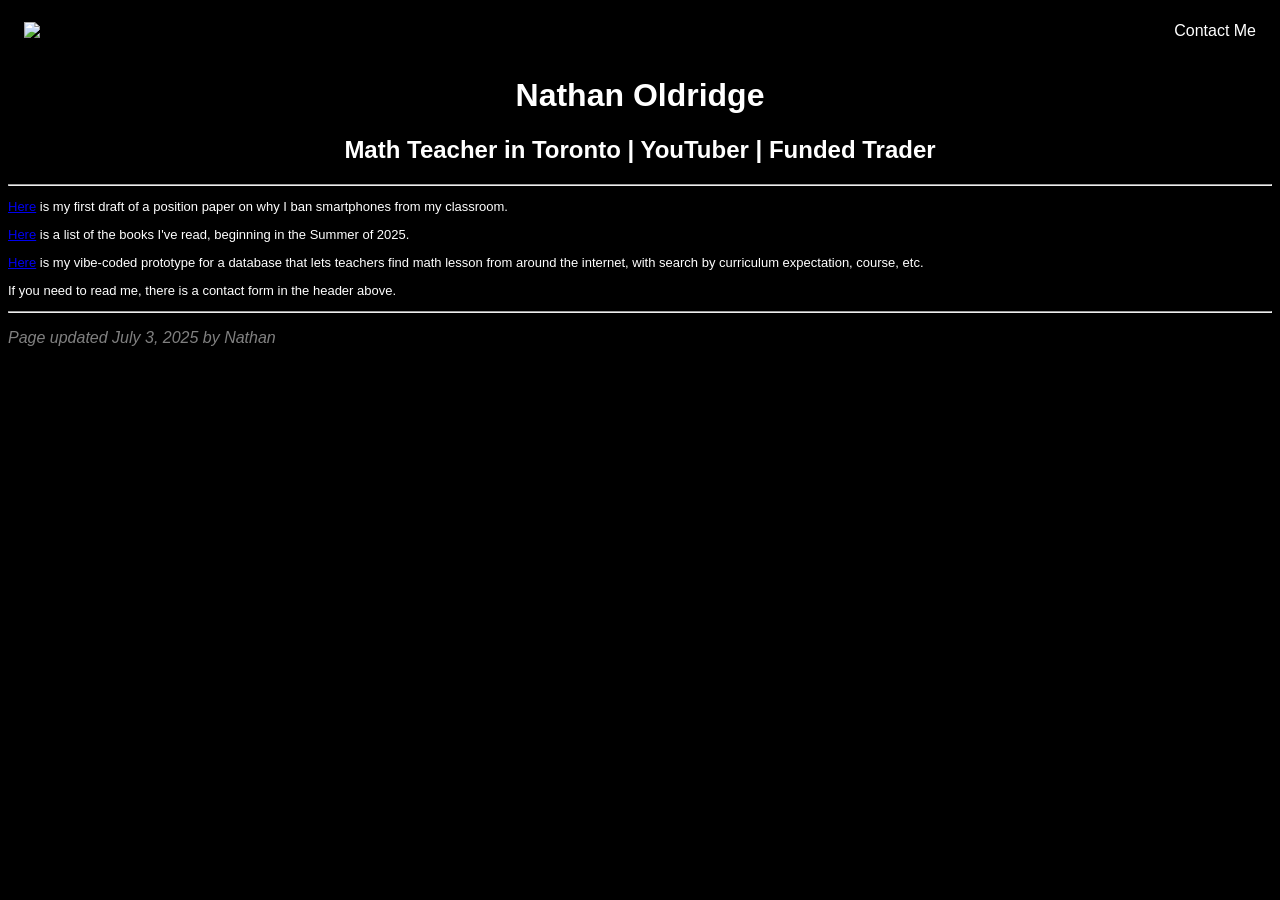
==== index.html @ a121af34 "Get Rid of Lessons, Add Books I read + Position Paper" ====
<!doctype html>
<html lang="en">
  <head>
    <title>Nathan Oldridge: Math Teacher in Toronto</title>
    <style>
ul.nav {
  list-style-type: none;
  margin: 0;
  padding: 0;
  overflow: hidden;
  background-color: black;
}

li.logo {
  float: left;
}
li.nav {
  float: right;
}
p.regular{color:aliceblue; font-family:Arial, Helvetica, sans-serif; }

a.nav {
  font-family: Arial, Helvetica, sans-serif;
  display: inline-block;
  color: white;
  text-align: center;
  padding: 14px 16px;
  text-decoration: none;
}

/* Change the link color to #111 (black) on hover */
a.nav:hover {
  background-color: #111;
}
a.nav:active{
    background-color: darkgreen;
}
body { background-color: black;}
p { font-family: Arial, Helvetica, sans-serif; color:white;}
p.footer{font-family: Arial, Helvetica, sans-serif; color:grey;}
h1 {color:white;}
h2{color:white;}
img.logo {margin: 0px 0px 0px 0px; padding: 0px 0px 0px 0px;}
table.main {width:100%;}
td{width:33%; color:yellow; text-align: center; vertical-align: top;}
p.headline{font-size: larger; font-weight: bold;}
p.explain{font-size:small; font-weight:lighter;}
h1 {font-size:xx-large;text-align: center;font-family: Arial, Helvetica, sans-serif; }
h2 {font-size:x-large;text-align: center;font-family: Arial, Helvetica, sans-serif; }
hr {background-color:black;}
    </style>
  </head>
  <body>
    <!-- navigation bar -->
    <ul class="nav">
        <li class="logo"><a class="nav" href="/"><img class="logo" src="/static/nathan-oldridge-logo.png" /></a></li>
        <li class="nav"><a class="nav" href="https://form.jotform.com/232296978560268" target="_blank">Contact Me</a></li>
        <!--<li class="nav"><a class="nav" href="/courses.html">Subjects I Teach</a></li>-->
        <!--<li class="nav"><a class="nav" href="/index.html">Home</a></li>-->
        
    </ul>
    <!-- End navigation bar -->
    <h1>Nathan Oldridge</h1>
    <h2>Math Teacher in Toronto | YouTuber | Funded Trader</h2>
    <hr />
    <p class="explain"><a href="phones-in-schools.html">Here</a> is my first draft of a position paper on why I ban smartphones from my classroom.</p>
    <p class="explain"><a href="books-i-read-in-2025.html">Here</a> is a list of the books I've read, beginning in the Summer of 2025.</p>
    <p class="explain"><a href="mth1w.ca">Here</a> is my vibe-coded prototype for a database that lets teachers find math lesson from around the internet, with search by curriculum expectation, course, etc.</p>
    <p class="explain">If you need to read me, there is a contact form in the header above.</p>

    <!--
    <table class="main">
        <tr>
            <td width=33%>
                <b>CREDENTIALS</b>
                <p class="headline">M.Sc.</p>
                <p class="explain">(Chemistry, University of Toronto)</p>
                <p class="headline">B.Sc.</p>
                <p class="explain">(Chemistry, University of Waterloo)</p>
                <p class="headline">OCT</p>
                <p class="explain">Ontario-Certified Teacher (<a href="https://apps.oct.ca/FindATeacher/memberdetail?id=591199">link</a>)</p>
            </td>
            <td width=33%>
                <b>EXPERIENCE</b>
                <p class="headline">7 Years</p>
                <p class="explain">teaching in classrooms</p>
                <p class="headline">6 Years</p>
                <p class="explain">one-on-one tutoring</p>
            </td>
            <td width=33%>
                <b>ACHIEVEMENTS</b>
                <p class="headline">270K+ Subscribers<br />+50 million views</p>
                <p class="explain">on ChemistNate YouTube Channel</p>
                <p class="headline">26K+ Subscribers<br />+10 million views</p>
                <p class="explain">on MrOldridge YouTube Channel</p>
            </td>
        </tr>
    </table>
    -->
    <hr />
    <!--
    <table class="main">
        <tr>
            <td colspan="3" width="100%">
                <b>TESTIMONAILS</b>
                <p class="explain">Coming soon</p>
            </td>
        </tr>

        <tr>
            <td width=33%>
                &nbsp;
            </td>
            <td width=33%>
                &nbsp;
            </td>
            <td width=33%>
                &nbsp;
            </td>
        </tr>
    </table>

    <hr />
    <img src="/static/nathan-oldridge-tutor-1.jpg" width="33%" />
    <img src="/static/nathan-oldridge-tutor-2.jpg" width="33%" />
    <img src="/static/nathan-oldridge-tutor-3.jpg" width="33%" />
    
    <hr />
    -->
    <p class="footer"><i>Page updated July 3, 2025 by Nathan</i></p>
  </body>
</html>
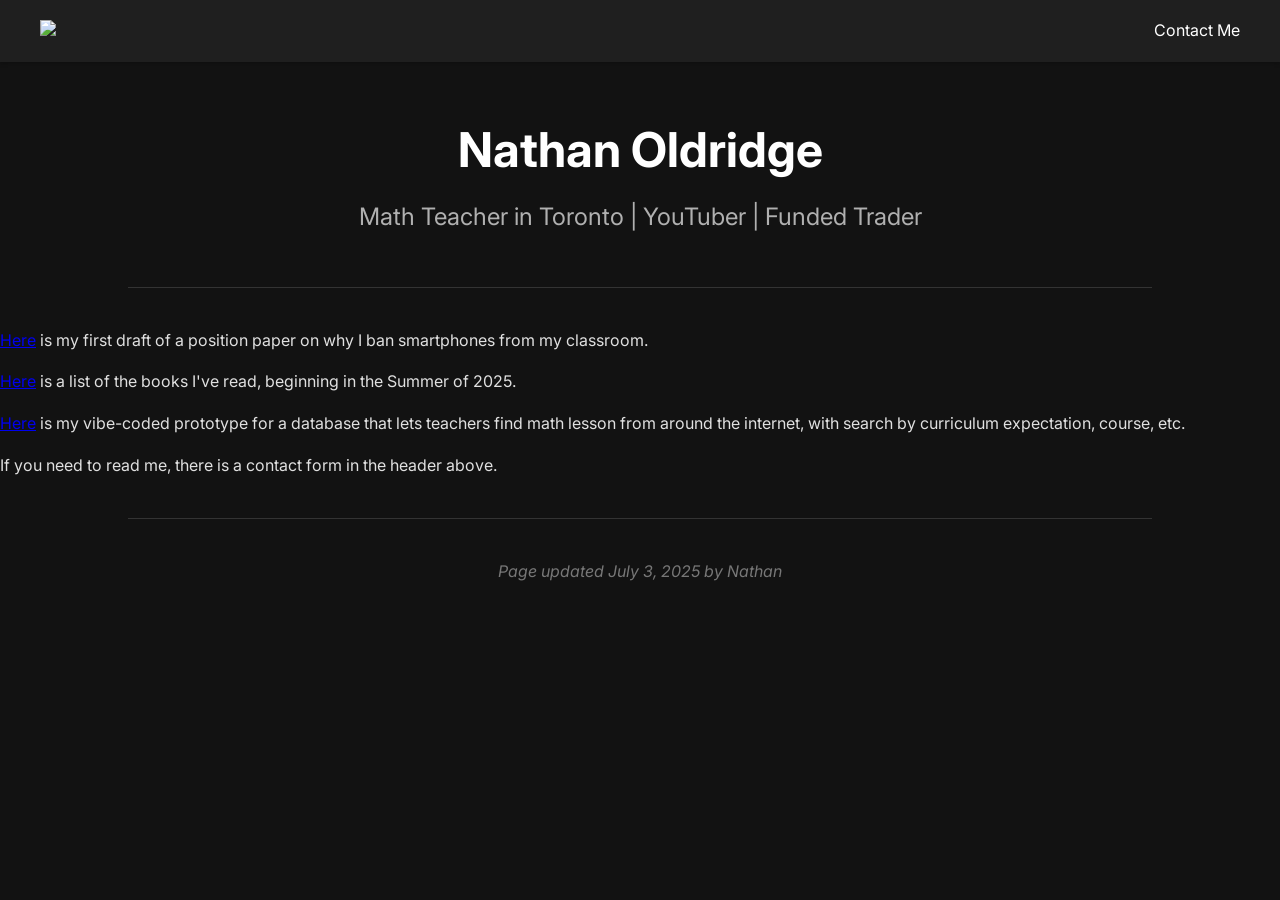
==== commit 29410e20: "new-books-oct-2025" ====
--- a/index.html
+++ b/index.html
@@ -3,52 +3,109 @@
 <html lang="en">
   <head>
     <title>Nathan Oldridge: Math Teacher in Toronto</title>
-    <style>
-ul.nav {
-  list-style-type: none;
-  margin: 0;
-  padding: 0;
-  overflow: hidden;
-  background-color: black;
-}
+    
+<style>
+      /* Import a modern font from Google Fonts */
+      @import url('https://fonts.googleapis.com/css2?family=Inter:wght@400;700&display=swap');
 
-li.logo {
-  float: left;
-}
-li.nav {
-  float: right;
-}
-p.regular{color:aliceblue; font-family:Arial, Helvetica, sans-serif; }
+      body {
+        background-color: #121212; /* A dark, soft gray */
+        color: #e0e0e0; /* A light gray for text */
+        font-family: 'Inter', sans-serif; /* Use the imported modern font */
+        margin: 0;
+        padding: 0;
+        line-height: 1.6;
+      }
 
-a.nav {
-  font-family: Arial, Helvetica, sans-serif;
-  display: inline-block;
-  color: white;
-  text-align: center;
-  padding: 14px 16px;
-  text-decoration: none;
-}
+      ul.nav {
+        list-style-type: none;
+        margin: 0;
+        padding: 0 20px;
+        background-color: #1f1f1f; /* A slightly lighter shade for the navbar */
+        display: flex; /* Use flexbox for better alignment */
+        justify-content: space-between;
+        align-items: center;
+        box-shadow: 0 2px 4px rgba(0, 0, 0, 0.2);
+      }
 
-/* Change the link color to #111 (black) on hover */
-a.nav:hover {
-  background-color: #111;
-}
-a.nav:active{
-    background-color: darkgreen;
-}
-body { background-color: black;}
-p { font-family: Arial, Helvetica, sans-serif; color:white;}
-p.footer{font-family: Arial, Helvetica, sans-serif; color:grey;}
-h1 {color:white;}
-h2{color:white;}
-img.logo {margin: 0px 0px 0px 0px; padding: 0px 0px 0px 0px;}
-table.main {width:100%;}
-td{width:33%; color:yellow; text-align: center; vertical-align: top;}
-p.headline{font-size: larger; font-weight: bold;}
-p.explain{font-size:small; font-weight:lighter;}
-h1 {font-size:xx-large;text-align: center;font-family: Arial, Helvetica, sans-serif; }
-h2 {font-size:x-large;text-align: center;font-family: Arial, Helvetica, sans-serif; }
-hr {background-color:black;}
+      li.logo {
+        float: left;
+      }
+      li.nav {
+        float: right;
+      }
+
+      p.regular {
+        color: #e0e0e0;
+      }
+
+      a.nav {
+        display: block;
+        color: white;
+        text-align: center;
+        padding: 18px 20px;
+        text-decoration: none;
+        transition: background-color 0.3s ease; /* Smooth transition on hover */
+      }
+
+      a.nav:hover {
+        background-color: #2c2c2c;
+      }
+      a.nav:active {
+        background-color: #2c5f2c;
+      }
+
+      p.footer {
+        color: #777; /* Softer color for the footer text */
+        text-align: center;
+        margin-top: 40px;
+      }
+
+      h1 {
+        font-size: 3rem;
+        text-align: center;
+        color: #ffffff;
+        margin-top: 50px;
+        margin-bottom: 10px;
+      }
+
+      h2 {
+        font-size: 1.5rem;
+        text-align: center;
+        color: #b0b0b0; /* A slightly different shade for the subtitle */
+        font-weight: 400;
+        margin-top: 0;
+        margin-bottom: 50px;
+      }
+
+      hr {
+        border: none;
+        height: 1px;
+        background-color: #333;
+        margin: 40px auto;
+        width: 80%;
+      }
+
+      .content-section {
+        max-width: 800px;
+        margin: 0 auto;
+        text-align: center;
+        padding: 0 20px;
+      }
+      
+      .content-section p.explain a {
+        color: #4CAF50; /* A modern accent color for links */
+        text-decoration: none;
+        transition: color 0.3s ease;
+      }
+      
+      .content-section p.explain a:hover {
+        color: #76d77e;
+      }
+
+      img.logo {
+        height: 40px; /* Adjust the logo size */
+      }
     </style>
   </head>
   <body>
@@ -64,9 +121,9 @@
     <h1>Nathan Oldridge</h1>
     <h2>Math Teacher in Toronto | YouTuber | Funded Trader</h2>
     <hr />
-    <p class="explain"><a href="phones-in-schools.html">Here</a> is my first draft of a position paper on why I ban smartphones from my classroom.</p>
+    <p class="explain"><a href="phones-in-school.html">Here</a> is my first draft of a position paper on why I ban smartphones from my classroom.</p>
     <p class="explain"><a href="books-i-read-in-2025.html">Here</a> is a list of the books I've read, beginning in the Summer of 2025.</p>
-    <p class="explain"><a href="mth1w.ca">Here</a> is my vibe-coded prototype for a database that lets teachers find math lesson from around the internet, with search by curriculum expectation, course, etc.</p>
+    <p class="explain"><a href="mth1w.html">Here</a> is my vibe-coded prototype for a database that lets teachers find math lesson from around the internet, with search by curriculum expectation, course, etc.</p>
     <p class="explain">If you need to read me, there is a contact form in the header above.</p>
 
     <!--
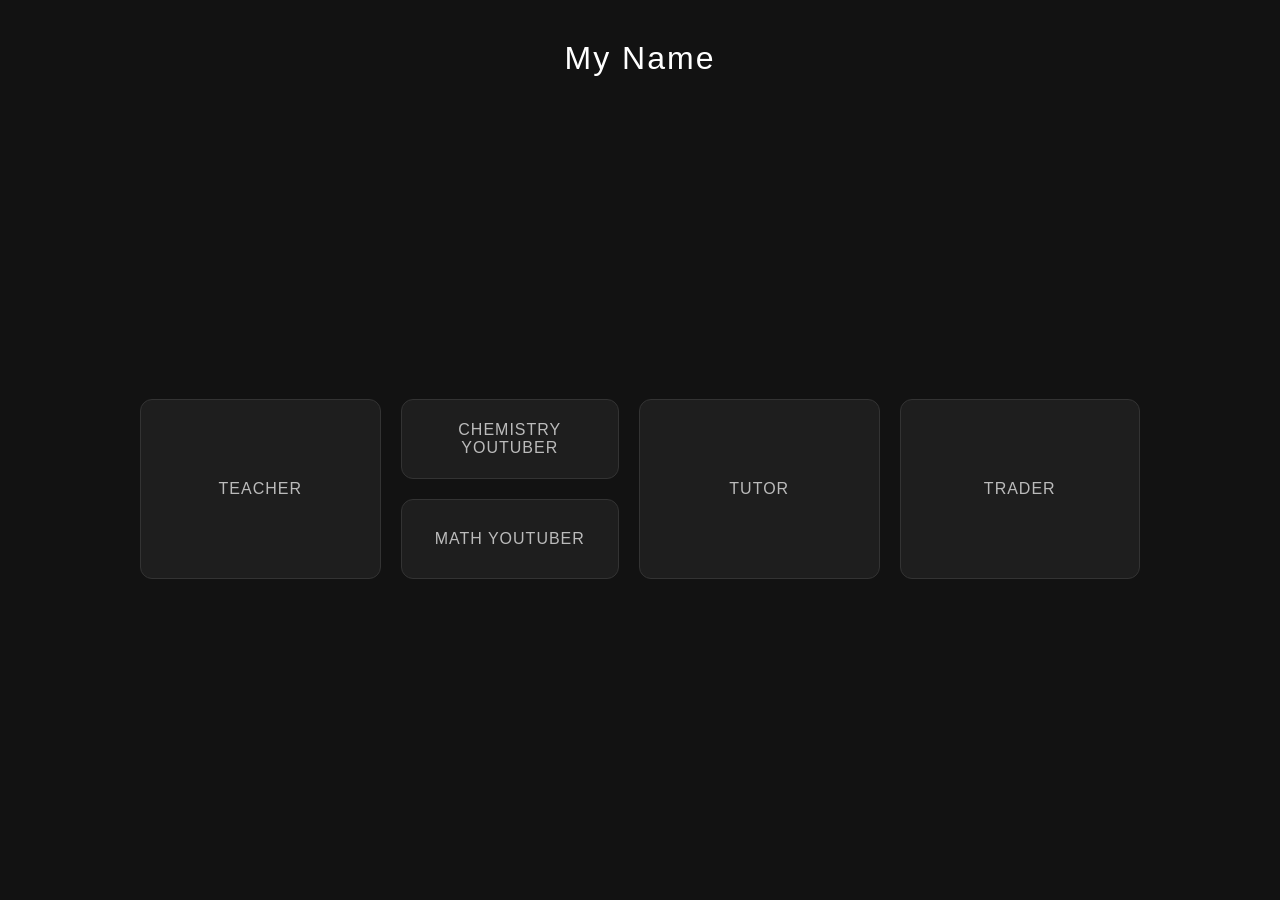
==== commit d06ec32b: "Overhaul" ====
--- a/index.html
+++ b/index.html
@@ -1,190 +1,115 @@
+<!DOCTYPE html>
+<html lang="en">
+<head>
+    <meta charset="UTF-8">
+    <meta name="viewport" content="width=device-width, initial-scale=1.0">
+    <title>My Portfolio - Horizontal Split</title>
+    <style>
+        body {
+            font-family: -apple-system, BlinkMacSystemFont, "Segoe UI", Roboto, sans-serif;
+            margin: 0;
+            display: flex;
+            flex-direction: column;
+            align-items: center;
+            min-height: 100vh;
+            background-color: #121212; 
+            color: #e0e0e0;
+            overflow-x: hidden;
+        }
 
-<!doctype html>
-<html lang="en">
-  <head>
-    <title>Nathan Oldridge: Math Teacher in Toronto</title>
-    
-<style>
-      /* Import a modern font from Google Fonts */
-      @import url('https://fonts.googleapis.com/css2?family=Inter:wght@400;700&display=swap');
+        h1 {
+            margin-top: 40px; /* Pushes name to the top */
+            margin-bottom: auto; 
+            font-weight: 300;
+            letter-spacing: 2px;
+            color: #ffffff;
+        }
 
-      body {
-        background-color: #121212; /* A dark, soft gray */
-        color: #e0e0e0; /* A light gray for text */
-        font-family: 'Inter', sans-serif; /* Use the imported modern font */
-        margin: 0;
-        padding: 0;
-        line-height: 1.6;
-      }
+        .container-wrapper {
+            display: flex;
+            align-items: center;
+            flex-grow: 2; 
+            width: 95%;
+            max-width: 1000px;
+        }
 
-      ul.nav {
-        list-style-type: none;
-        margin: 0;
-        padding: 0 20px;
-        background-color: #1f1f1f; /* A slightly lighter shade for the navbar */
-        display: flex; /* Use flexbox for better alignment */
-        justify-content: space-between;
-        align-items: center;
-        box-shadow: 0 2px 4px rgba(0, 0, 0, 0.2);
-      }
+        .container {
+            display: flex;
+            gap: 20px;
+            width: 100%;
+            align-items: stretch; /* Ensures all columns are same height */
+        }
 
-      li.logo {
-        float: left;
-      }
-      li.nav {
-        float: right;
-      }
+        /* The vertical column that holds the two stacked boxes */
+        .split-column {
+            flex: 1;
+            display: flex;
+            flex-direction: column;
+            gap: 20px;
+        }
 
-      p.regular {
-        color: #e0e0e0;
-      }
+        .card {
+            flex: 1;
+            padding: 80px 10px; 
+            text-align: center;
+            background: #1e1e1e;
+            border: 1px solid #333;
+            border-radius: 12px;
+            text-decoration: none;
+            color: #bbbbbb;
+            transition: all 0.3s ease;
+            display: flex;
+            align-items: center;
+            justify-content: center;
+        }
 
-      a.nav {
-        display: block;
-        color: white;
-        text-align: center;
-        padding: 18px 20px;
-        text-decoration: none;
-        transition: background-color 0.3s ease; /* Smooth transition on hover */
-      }
+        /* Adjusts the height of the split cards so they fit in the same space */
+        .split-card {
+            padding: 0 10px; /* Vertical height determined by flex-grow */
+        }
 
-      a.nav:hover {
-        background-color: #2c2c2c;
-      }
-      a.nav:active {
-        background-color: #2c5f2c;
-      }
+        .card:hover {
+            background: #252525;
+            border-color: #007bff;
+            color: #ffffff;
+            transform: translateY(-5px);
+        }
 
-      p.footer {
-        color: #777; /* Softer color for the footer text */
-        text-align: center;
-        margin-top: 40px;
-      }
+        .card h2 {
+            font-size: 1rem;
+            margin: 0;
+            font-weight: 400;
+            text-transform: uppercase;
+            letter-spacing: 1px;
+        }
 
-      h1 {
-        font-size: 3rem;
-        text-align: center;
-        color: #ffffff;
-        margin-top: 50px;
-        margin-bottom: 10px;
-      }
+        @media (max-width: 800px) {
+            .container {
+                flex-direction: column;
+            }
+            .card {
+                padding: 40px 20px;
+            }
+        }
+    </style>
+</head>
+<body>
 
-      h2 {
-        font-size: 1.5rem;
-        text-align: center;
-        color: #b0b0b0; /* A slightly different shade for the subtitle */
-        font-weight: 400;
-        margin-top: 0;
-        margin-bottom: 50px;
-      }
+    <h1>My Name</h1>
 
-      hr {
-        border: none;
-        height: 1px;
-        background-color: #333;
-        margin: 40px auto;
-        width: 80%;
-      }
+    <div class="container-wrapper">
+        <div class="container">
+            <a href="#" class="card"><h2>Teacher</h2></a>
+            
+            <div class="split-column">
+                <a href="#" class="card split-card"><h2>Chemistry YouTuber</h2></a>
+                <a href="#" class="card split-card"><h2>Math YouTuber</h2></a>
+            </div>
 
-      .content-section {
-        max-width: 800px;
-        margin: 0 auto;
-        text-align: center;
-        padding: 0 20px;
-      }
-      
-      .content-section p.explain a {
-        color: #4CAF50; /* A modern accent color for links */
-        text-decoration: none;
-        transition: color 0.3s ease;
-      }
-      
-      .content-section p.explain a:hover {
-        color: #76d77e;
-      }
+            <a href="#" class="card"><h2>Tutor</h2></a>
+            <a href="#" class="card"><h2>Trader</h2></a>
+        </div>
+    </div>
 
-      img.logo {
-        height: 40px; /* Adjust the logo size */
-      }
-    </style>
-  </head>
-  <body>
-    <!-- navigation bar -->
-    <ul class="nav">
-        <li class="logo"><a class="nav" href="/"><img class="logo" src="/static/nathan-oldridge-logo.png" /></a></li>
-        <li class="nav"><a class="nav" href="https://form.jotform.com/232296978560268" target="_blank">Contact Me</a></li>
-        <!--<li class="nav"><a class="nav" href="/courses.html">Subjects I Teach</a></li>-->
-        <!--<li class="nav"><a class="nav" href="/index.html">Home</a></li>-->
-        
-    </ul>
-    <!-- End navigation bar -->
-    <h1>Nathan Oldridge</h1>
-    <h2>Math Teacher in Toronto | YouTuber | Funded Trader</h2>
-    <hr />
-    <p class="explain"><a href="phones-in-school.html">Here</a> is my first draft of a position paper on why I ban smartphones from my classroom.</p>
-    <p class="explain"><a href="books-i-read-in-2025.html">Here</a> is a list of the books I've read, beginning in the Summer of 2025.</p>
-    <p class="explain"><a href="mth1w.html">Here</a> is my vibe-coded prototype for a database that lets teachers find math lesson from around the internet, with search by curriculum expectation, course, etc.</p>
-    <p class="explain">If you need to read me, there is a contact form in the header above.</p>
-
-    <!--
-    <table class="main">
-        <tr>
-            <td width=33%>
-                <b>CREDENTIALS</b>
-                <p class="headline">M.Sc.</p>
-                <p class="explain">(Chemistry, University of Toronto)</p>
-                <p class="headline">B.Sc.</p>
-                <p class="explain">(Chemistry, University of Waterloo)</p>
-                <p class="headline">OCT</p>
-                <p class="explain">Ontario-Certified Teacher (<a href="https://apps.oct.ca/FindATeacher/memberdetail?id=591199">link</a>)</p>
-            </td>
-            <td width=33%>
-                <b>EXPERIENCE</b>
-                <p class="headline">7 Years</p>
-                <p class="explain">teaching in classrooms</p>
-                <p class="headline">6 Years</p>
-                <p class="explain">one-on-one tutoring</p>
-            </td>
-            <td width=33%>
-                <b>ACHIEVEMENTS</b>
-                <p class="headline">270K+ Subscribers<br />+50 million views</p>
-                <p class="explain">on ChemistNate YouTube Channel</p>
-                <p class="headline">26K+ Subscribers<br />+10 million views</p>
-                <p class="explain">on MrOldridge YouTube Channel</p>
-            </td>
-        </tr>
-    </table>
-    -->
-    <hr />
-    <!--
-    <table class="main">
-        <tr>
-            <td colspan="3" width="100%">
-                <b>TESTIMONAILS</b>
-                <p class="explain">Coming soon</p>
-            </td>
-        </tr>
-
-        <tr>
-            <td width=33%>
-                &nbsp;
-            </td>
-            <td width=33%>
-                &nbsp;
-            </td>
-            <td width=33%>
-                &nbsp;
-            </td>
-        </tr>
-    </table>
-
-    <hr />
-    <img src="/static/nathan-oldridge-tutor-1.jpg" width="33%" />
-    <img src="/static/nathan-oldridge-tutor-2.jpg" width="33%" />
-    <img src="/static/nathan-oldridge-tutor-3.jpg" width="33%" />
-    
-    <hr />
-    -->
-    <p class="footer"><i>Page updated July 3, 2025 by Nathan</i></p>
-  </body>
+</body>
 </html>
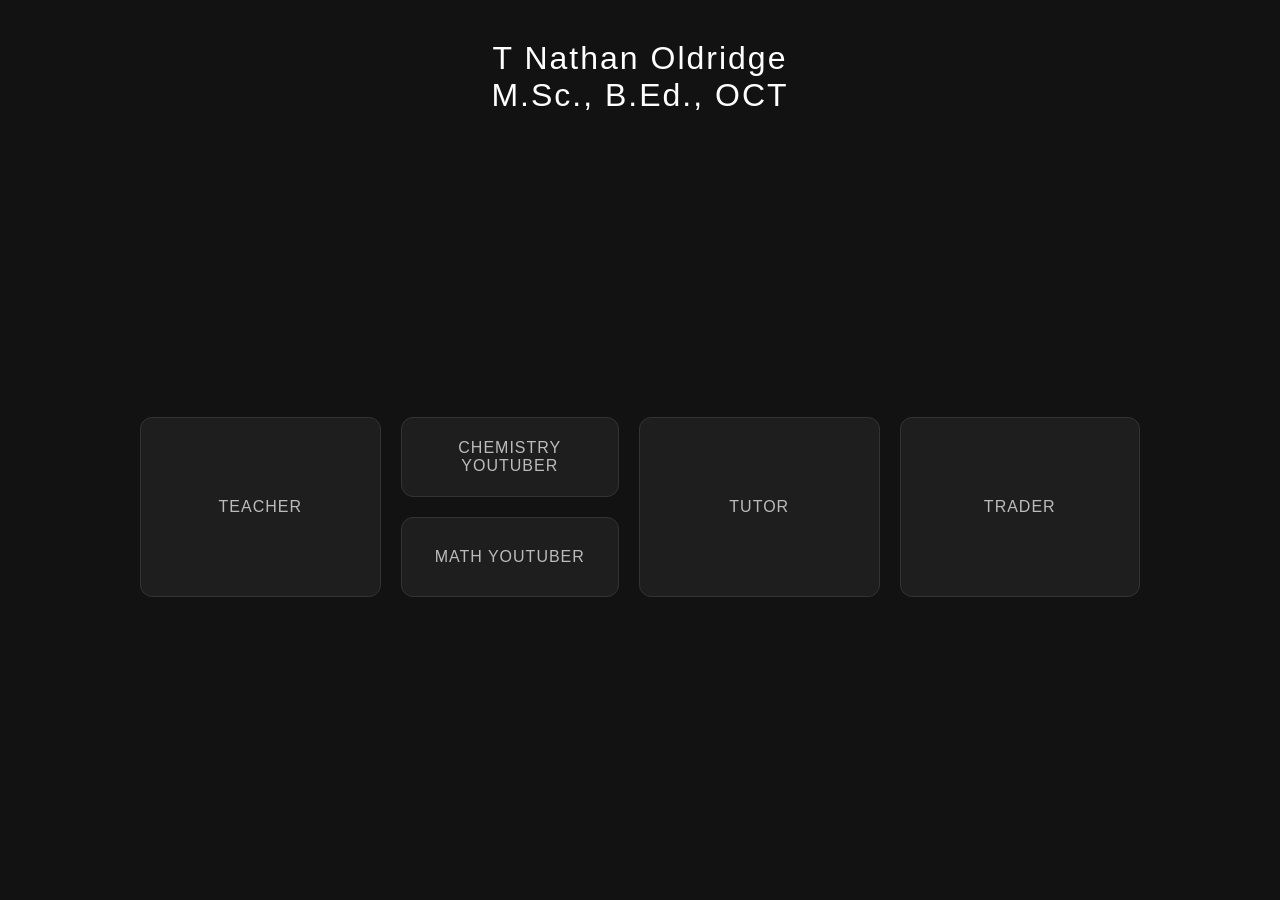
==== commit 532174ad: "Update index.html" ====
--- a/index.html
+++ b/index.html
@@ -3,7 +3,7 @@
 <head>
     <meta charset="UTF-8">
     <meta name="viewport" content="width=device-width, initial-scale=1.0">
-    <title>My Portfolio - Horizontal Split</title>
+    <title>Nathan Oldridge - Teacher, Tutor, YouTuber, Trader in Toronto</title>
     <style>
         body {
             font-family: -apple-system, BlinkMacSystemFont, "Segoe UI", Roboto, sans-serif;
@@ -18,11 +18,12 @@
         }
 
         h1 {
-            margin-top: 40px; /* Pushes name to the top */
+            margin-top: 40px;
             margin-bottom: auto; 
             font-weight: 300;
             letter-spacing: 2px;
             color: #ffffff;
+            text-align: center;
         }
 
         .container-wrapper {
@@ -37,10 +38,9 @@
             display: flex;
             gap: 20px;
             width: 100%;
-            align-items: stretch; /* Ensures all columns are same height */
+            align-items: stretch;
         }
 
-        /* The vertical column that holds the two stacked boxes */
         .split-column {
             flex: 1;
             display: flex;
@@ -61,18 +61,35 @@
             display: flex;
             align-items: center;
             justify-content: center;
+            position: relative;
+            overflow: hidden;
         }
 
-        /* Adjusts the height of the split cards so they fit in the same space */
+        /* Specific styling for the Trader box with background image */
+        .trader-card {
+            background-image: 
+                linear-gradient(rgba(30, 30, 30, 0.8), rgba(30, 30, 30, 0.8)), 
+                url('https://upload.wikimedia.org/wikipedia/commons/thumb/2/2c/%E6%88%90%E5%8A%9F%E7%9A%84%E9%8C%98%E5%AD%90%E7%B7%9A%E5%BD%A2%E6%85%8B.png/640px-%E6%88%90%E5%8A%9F%E7%9A%84%E9%8C%98%E5%AD%90%E7%B7%9A%E5%BD%A2%E6%85%8B.png');
+            background-size: cover;
+            background-position: center;
+        }
+
         .split-card {
-            padding: 0 10px; /* Vertical height determined by flex-grow */
+            padding: 0 10px;
         }
 
         .card:hover {
-            background: #252525;
+            background-color: #252525;
             border-color: #007bff;
             color: #ffffff;
             transform: translateY(-5px);
+        }
+
+        /* Hover effect for Trader card to slightly lighten the image */
+        .trader-card:hover {
+            background-image: 
+                linear-gradient(rgba(30, 30, 30, 0.6), rgba(30, 30, 30, 0.6)), 
+                url('https://upload.wikimedia.org/wikipedia/commons/thumb/2/2c/%E6%88%90%E5%8A%9F%E7%9A%84%E9%8C%98%E5%AD%90%E7%B7%9A%E5%BD%A2%E6%85%8B.png/640px-%E6%88%90%E5%8A%9F%E7%9A%84%E9%8C%98%E5%AD%90%E7%B7%9A%E5%BD%A2%E6%85%8B.png');
         }
 
         .card h2 {
@@ -81,6 +98,7 @@
             font-weight: 400;
             text-transform: uppercase;
             letter-spacing: 1px;
+            z-index: 1; /* Ensures text stays above background */
         }
 
         @media (max-width: 800px) {
@@ -95,7 +113,7 @@
 </head>
 <body>
 
-    <h1>My Name</h1>
+    <h1>T Nathan Oldridge<br />M.Sc., B.Ed., OCT</h1>
 
     <div class="container-wrapper">
         <div class="container">
@@ -107,7 +125,7 @@
             </div>
 
             <a href="#" class="card"><h2>Tutor</h2></a>
-            <a href="#" class="card"><h2>Trader</h2></a>
+            <a href="#" class="card trader-card"><h2>Trader</h2></a>
         </div>
     </div>
 
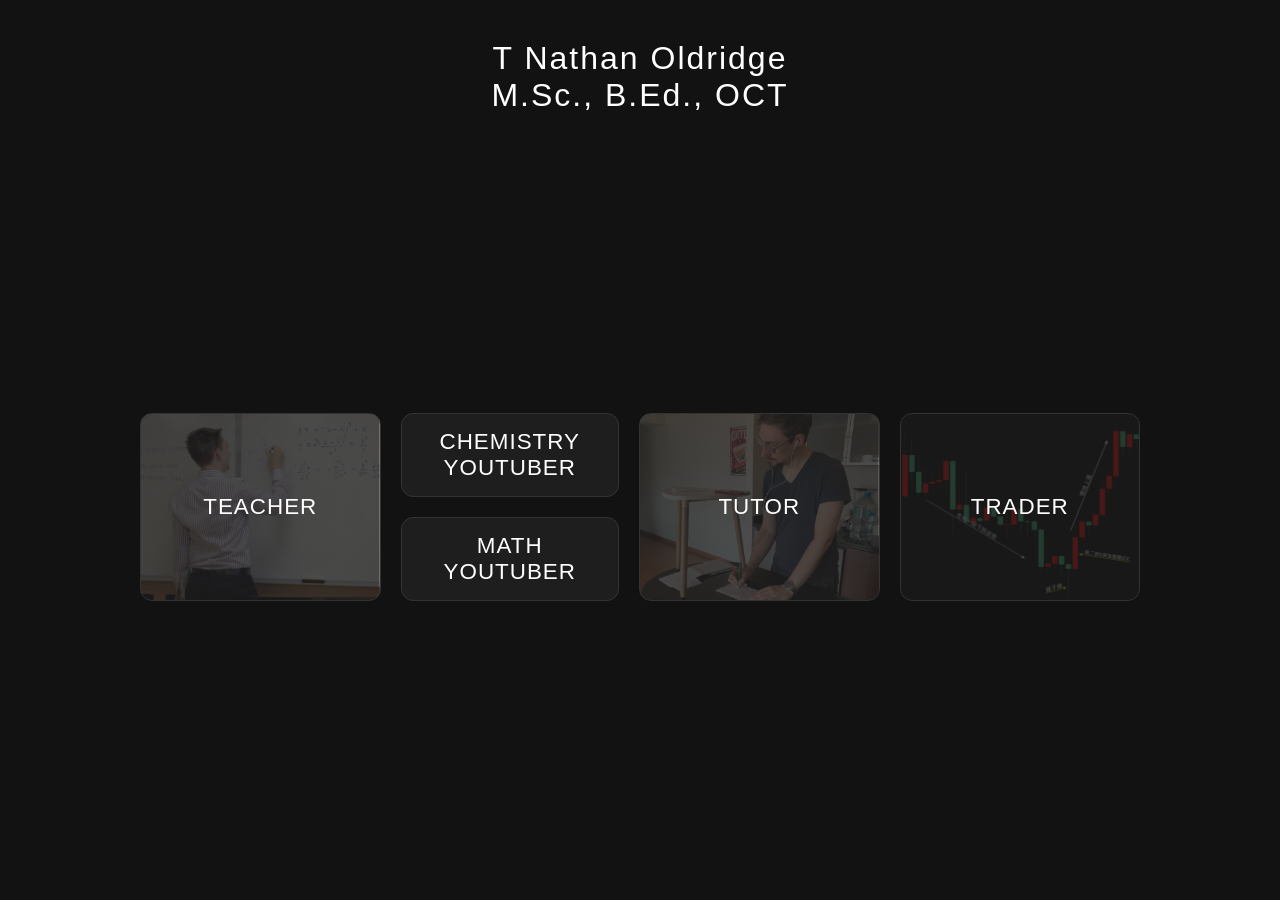
==== commit 64a0f01e: "Added Images on Homepage" ====
--- a/index.html
+++ b/index.html
@@ -69,10 +69,29 @@
         .trader-card {
             background-image: 
                 linear-gradient(rgba(30, 30, 30, 0.8), rgba(30, 30, 30, 0.8)), 
-                url('https://upload.wikimedia.org/wikipedia/commons/thumb/2/2c/%E6%88%90%E5%8A%9F%E7%9A%84%E9%8C%98%E5%AD%90%E7%B7%9A%E5%BD%A2%E6%85%8B.png/640px-%E6%88%90%E5%8A%9F%E7%9A%84%E9%8C%98%E5%AD%90%E7%B7%9A%E5%BD%A2%E6%85%8B.png');
+                url('nathan-trader-2025.png');
             background-size: cover;
             background-position: center;
         }
+
+        /* Specific styling for the Teacher box with background image */
+        .teacher-card {
+            background-image: 
+                linear-gradient(rgba(30, 30, 30, 0.8), rgba(30, 30, 30, 0.8)), 
+                url('nathan-teacher-2010.jpg');
+            background-size: cover;
+            background-position: center;
+        }
+
+        /* Specific styling for the Tutor box with background image */
+        .tutor-card {
+            background-image: 
+                linear-gradient(rgba(30, 30, 30, 0.8), rgba(30, 30, 30, 0.8)), 
+                url('nathan-tutor-2020.jpg');
+            background-size: cover;
+            background-position: center;
+        }
+
 
         .split-card {
             padding: 0 10px;
@@ -93,9 +112,10 @@
         }
 
         .card h2 {
-            font-size: 1rem;
+            font-size: 1.4rem;
             margin: 0;
-            font-weight: 400;
+            color: white;
+            font-weight: 500;
             text-transform: uppercase;
             letter-spacing: 1px;
             z-index: 1; /* Ensures text stays above background */
@@ -117,15 +137,15 @@
 
     <div class="container-wrapper">
         <div class="container">
-            <a href="#" class="card"><h2>Teacher</h2></a>
+            <a href="/teacher.html" class="card teacher-card"><h2>Teacher</h2></a>
             
             <div class="split-column">
-                <a href="#" class="card split-card"><h2>Chemistry YouTuber</h2></a>
-                <a href="#" class="card split-card"><h2>Math YouTuber</h2></a>
+                <a href="https://www.youtube.com/chemistNate" class="card split-card"><h2>Chemistry YouTuber</h2></a>
+                <a href="https://www.youtube.com/mrOldridge" class="card split-card"><h2>Math YouTuber</h2></a>
             </div>
 
-            <a href="#" class="card"><h2>Tutor</h2></a>
-            <a href="#" class="card trader-card"><h2>Trader</h2></a>
+            <a href="/tutor.html" class="card tutor-card"><h2>Tutor</h2></a>
+            <a href="/trader.html" class="card trader-card"><h2>Trader</h2></a>
         </div>
     </div>
 
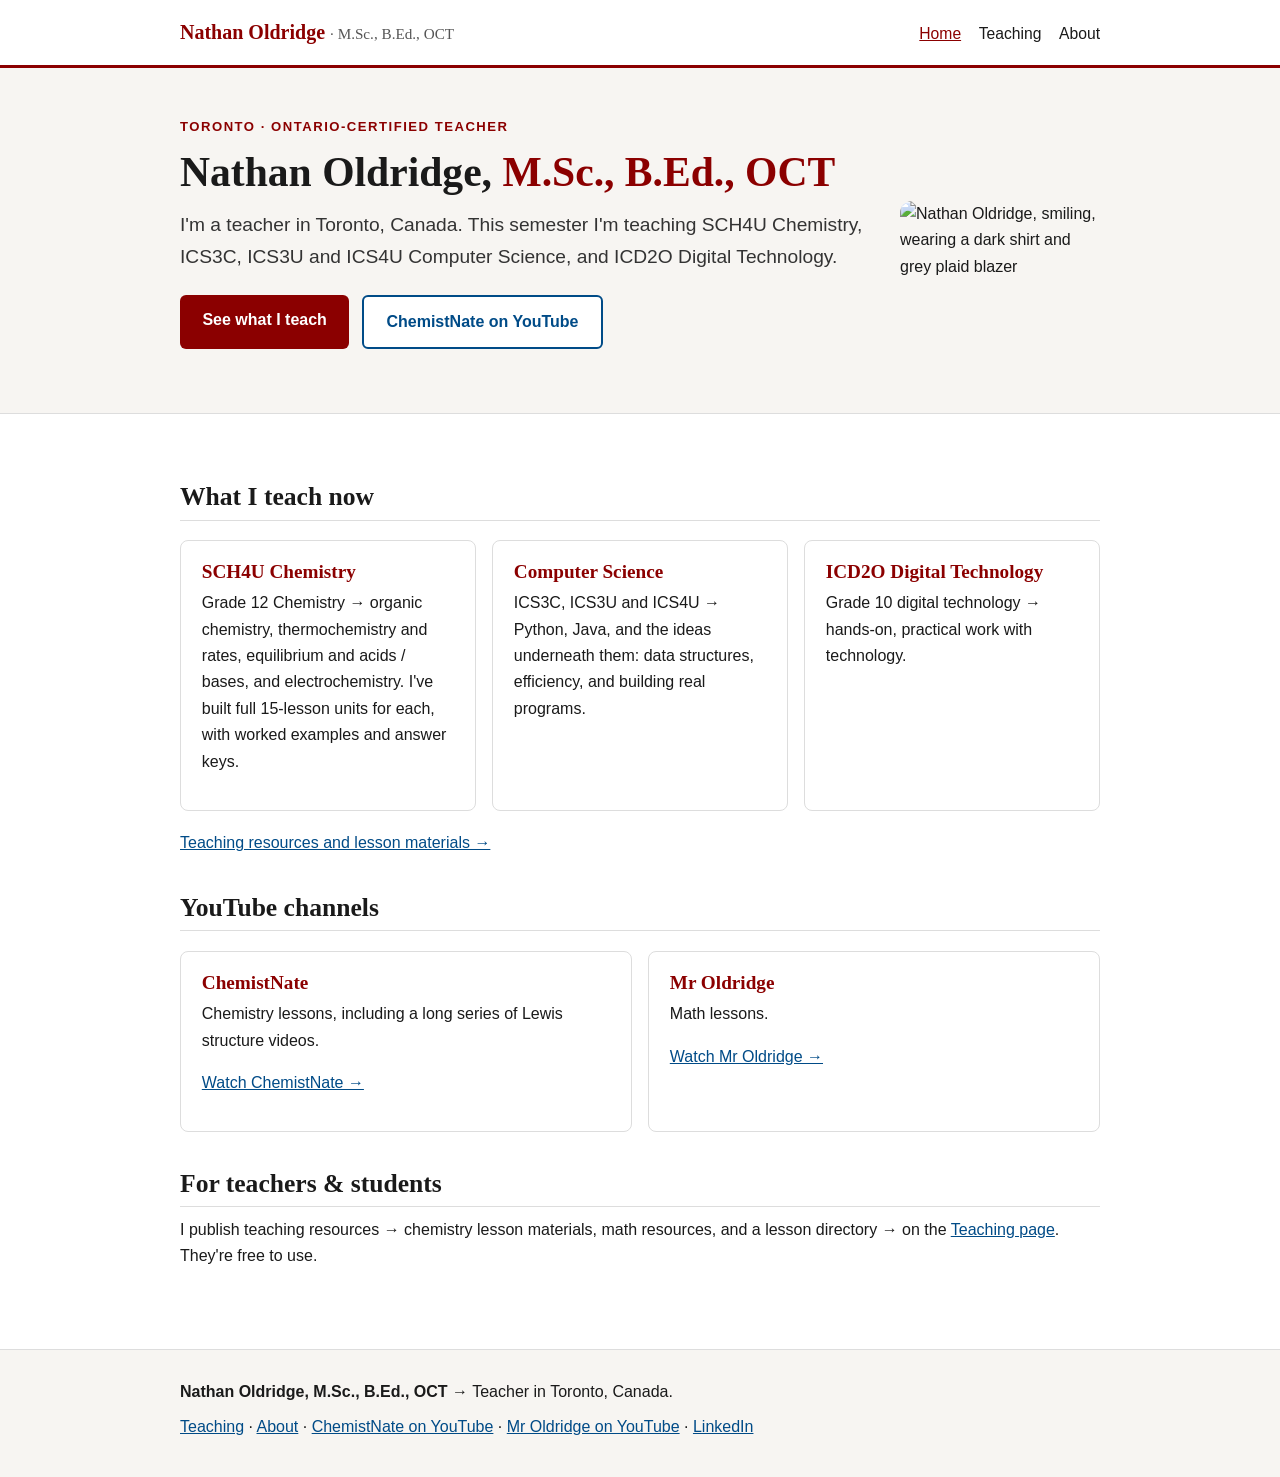
==== commit d7f3554f: "Publish teacher-only interim site (index, teaching, about) with LinkedIn in footer" ====
--- a/index.html
+++ b/index.html
@@ -1,153 +1,84 @@
 <!DOCTYPE html>
 <html lang="en">
 <head>
-    <meta charset="UTF-8">
-    <meta name="viewport" content="width=device-width, initial-scale=1.0">
-    <title>Nathan Oldridge - Teacher, Tutor, YouTuber, Trader in Toronto</title>
-    <style>
-        body {
-            font-family: -apple-system, BlinkMacSystemFont, "Segoe UI", Roboto, sans-serif;
-            margin: 0;
-            display: flex;
-            flex-direction: column;
-            align-items: center;
-            min-height: 100vh;
-            background-color: #121212; 
-            color: #e0e0e0;
-            overflow-x: hidden;
-        }
-
-        h1 {
-            margin-top: 40px;
-            margin-bottom: auto; 
-            font-weight: 300;
-            letter-spacing: 2px;
-            color: #ffffff;
-            text-align: center;
-        }
-
-        .container-wrapper {
-            display: flex;
-            align-items: center;
-            flex-grow: 2; 
-            width: 95%;
-            max-width: 1000px;
-        }
-
-        .container {
-            display: flex;
-            gap: 20px;
-            width: 100%;
-            align-items: stretch;
-        }
-
-        .split-column {
-            flex: 1;
-            display: flex;
-            flex-direction: column;
-            gap: 20px;
-        }
-
-        .card {
-            flex: 1;
-            padding: 80px 10px; 
-            text-align: center;
-            background: #1e1e1e;
-            border: 1px solid #333;
-            border-radius: 12px;
-            text-decoration: none;
-            color: #bbbbbb;
-            transition: all 0.3s ease;
-            display: flex;
-            align-items: center;
-            justify-content: center;
-            position: relative;
-            overflow: hidden;
-        }
-
-        /* Specific styling for the Trader box with background image */
-        .trader-card {
-            background-image: 
-                linear-gradient(rgba(30, 30, 30, 0.8), rgba(30, 30, 30, 0.8)), 
-                url('nathan-trader-2025.png');
-            background-size: cover;
-            background-position: center;
-        }
-
-        /* Specific styling for the Teacher box with background image */
-        .teacher-card {
-            background-image: 
-                linear-gradient(rgba(30, 30, 30, 0.8), rgba(30, 30, 30, 0.8)), 
-                url('nathan-teacher-2010.jpg');
-            background-size: cover;
-            background-position: center;
-        }
-
-        /* Specific styling for the Tutor box with background image */
-        .tutor-card {
-            background-image: 
-                linear-gradient(rgba(30, 30, 30, 0.8), rgba(30, 30, 30, 0.8)), 
-                url('nathan-tutor-2020.jpg');
-            background-size: cover;
-            background-position: center;
-        }
-
-
-        .split-card {
-            padding: 0 10px;
-        }
-
-        .card:hover {
-            background-color: #252525;
-            border-color: #007bff;
-            color: #ffffff;
-            transform: translateY(-5px);
-        }
-
-        /* Hover effect for Trader card to slightly lighten the image */
-        .trader-card:hover {
-            background-image: 
-                linear-gradient(rgba(30, 30, 30, 0.6), rgba(30, 30, 30, 0.6)), 
-                url('https://upload.wikimedia.org/wikipedia/commons/thumb/2/2c/%E6%88%90%E5%8A%9F%E7%9A%84%E9%8C%98%E5%AD%90%E7%B7%9A%E5%BD%A2%E6%85%8B.png/640px-%E6%88%90%E5%8A%9F%E7%9A%84%E9%8C%98%E5%AD%90%E7%B7%9A%E5%BD%A2%E6%85%8B.png');
-        }
-
-        .card h2 {
-            font-size: 1.4rem;
-            margin: 0;
-            color: white;
-            font-weight: 500;
-            text-transform: uppercase;
-            letter-spacing: 1px;
-            z-index: 1; /* Ensures text stays above background */
-        }
-
-        @media (max-width: 800px) {
-            .container {
-                flex-direction: column;
-            }
-            .card {
-                padding: 40px 20px;
-            }
-        }
-    </style>
+  <meta charset="UTF-8">
+  <meta name="viewport" content="width=device-width, initial-scale=1.0">
+  <title>Nathan Oldridge → Teacher in Toronto | M.Sc., B.Ed., OCT</title>
+  <meta name="description" content="Nathan Oldridge, M.Sc., B.Ed., OCT → an Ontario-certified teacher in Toronto, currently teaching SCH4U Chemistry, ICS3C, ICS3U, ICS4U and ICD2O. YouTube: ChemistNate and Mr Oldridge.">
+  <link rel="stylesheet" href="styles.css">
 </head>
 <body>
 
-    <h1>T Nathan Oldridge<br />M.Sc., B.Ed., OCT</h1>
+<header class="site-header">
+  <div class="nav-wrap">
+    <a class="brand" href="index.html">Nathan Oldridge <span>· M.Sc., B.Ed., OCT</span></a>
+    <nav>
+      <a href="index.html" class="active">Home</a>
+      <a href="teaching.html">Teaching</a>
+      <a href="about.html">About</a>
+    </nav>
+  </div>
+</header>
 
-    <div class="container-wrapper">
-        <div class="container">
-            <a href="/teacher.html" class="card teacher-card"><h2>Teacher</h2></a>
-            
-            <div class="split-column">
-                <a href="https://www.youtube.com/chemistNate" class="card split-card"><h2>Chemistry YouTuber</h2></a>
-                <a href="https://www.youtube.com/mrOldridge" class="card split-card"><h2>Math YouTuber</h2></a>
-            </div>
+<section class="hero">
+  <div class="wrap hero-flex">
+    <div>
+    <p class="eyebrow">Toronto · Ontario-certified teacher</p>
+    <h1>Nathan Oldridge, <em>M.Sc., B.Ed., OCT</em></h1>
+    <p class="lede">I'm a teacher in Toronto, Canada. This semester I'm teaching SCH4U Chemistry, ICS3C, ICS3U and ICS4U Computer Science, and ICD2O Digital Technology.</p>
+    <div class="cta-row">
+      <a class="btn" href="teaching.html">See what I teach</a>
+      <a class="btn secondary" href="https://www.youtube.com/chemistNate">ChemistNate on YouTube</a>
+    </div>
+    </div>
+    <img class="hero-photo" src="nathan-headshot.jpg" alt="Nathan Oldridge, smiling, wearing a dark shirt and grey plaid blazer">
+  </div>
+</section>
 
-            <a href="/tutor.html" class="card tutor-card"><h2>Tutor</h2></a>
-            <a href="/trader.html" class="card trader-card"><h2>Trader</h2></a>
-        </div>
+<main class="wrap">
+
+  <h2>What I teach now</h2>
+  <div class="grid">
+    <div class="card">
+      <h3>SCH4U Chemistry</h3>
+      <p>Grade 12 Chemistry → organic chemistry, thermochemistry and rates, equilibrium and acids / bases, and electrochemistry. I've built full 15-lesson units for each, with worked examples and answer keys.</p>
     </div>
+    <div class="card">
+      <h3>Computer Science</h3>
+      <p>ICS3C, ICS3U and ICS4U → Python, Java, and the ideas underneath them: data structures, efficiency, and building real programs.</p>
+    </div>
+    <div class="card">
+      <h3>ICD2O Digital Technology</h3>
+      <p>Grade 10 digital technology → hands-on, practical work with technology.</p>
+    </div>
+  </div>
+  <p><a href="teaching.html">Teaching resources and lesson materials →</a></p>
+
+  <h2>YouTube channels</h2>
+  <div class="grid">
+    <div class="card">
+      <h3>ChemistNate</h3>
+      <p>Chemistry lessons, including a long series of Lewis structure videos.</p>
+      <p><a href="https://www.youtube.com/chemistNate">Watch ChemistNate →</a></p>
+    </div>
+    <div class="card">
+      <h3>Mr Oldridge</h3>
+      <p>Math lessons.</p>
+      <p><a href="https://www.youtube.com/mrOldridge">Watch Mr Oldridge →</a></p>
+    </div>
+  </div>
+
+  <h2>For teachers &amp; students</h2>
+  <p>I publish teaching resources → chemistry lesson materials, math resources, and a lesson directory → on the <a href="teaching.html">Teaching page</a>. They're free to use.</p>
+
+</main>
+
+<footer class="site-footer">
+  <div class="wrap">
+    <p><strong>Nathan Oldridge, M.Sc., B.Ed., OCT</strong> → Teacher in Toronto, Canada.</p>
+    <p><a href="teaching.html">Teaching</a> · <a href="about.html">About</a> · <a href="https://www.youtube.com/chemistNate">ChemistNate on YouTube</a> · <a href="https://www.youtube.com/mrOldridge">Mr Oldridge on YouTube</a> · <a href="https://www.linkedin.com/in/nathanoldridge/">LinkedIn</a></p>
+  </div>
+</footer>
 
 </body>
-</html>+</html>
--- a/styles.css
+++ b/styles.css
@@ -0,0 +1,131 @@
+/* NathanOldridge.com → draft revamp, Nov 2026
+   Light, parent-friendly, echoes the ChemistNate palette:
+   maroon #8b0000, blue #004b87, Georgia headings, Arial body. */
+:root {
+  --maroon: #8b0000;
+  --blue: #004b87;
+  --ink: #1a1a1a;
+  --muted: #555;
+  --line: #ddd;
+  --bg: #ffffff;
+  --soft: #f7f5f2;
+  --soft-blue: #eef4f9;
+}
+* { box-sizing: border-box; }
+body {
+  font-family: Arial, Verdana, Helvetica, sans-serif;
+  margin: 0; padding: 0;
+  background: var(--bg); color: var(--ink);
+  line-height: 1.65;
+}
+a { color: var(--blue); }
+a:hover { text-decoration: underline; }
+h1, h2, h3 { font-family: Georgia, "Times New Roman", serif; color: var(--ink); line-height: 1.25; }
+h1 { font-size: 2.4rem; margin: 0 0 0.6rem; }
+h2 { font-size: 1.6rem; margin: 2.2rem 0 0.6rem; border-bottom: 1px solid var(--line); padding-bottom: 0.4rem; }
+h3 { font-size: 1.2rem; margin: 1.4rem 0 0.4rem; }
+p { margin: 0 0 1rem; }
+ul { margin: 0 0 1rem; padding-left: 1.3rem; }
+li { margin-bottom: 0.35rem; }
+
+/* Header / nav */
+.site-header {
+  border-bottom: 3px solid var(--maroon);
+  background: #fff;
+}
+.nav-wrap {
+  max-width: 960px; margin: 0 auto; padding: 1rem 20px;
+  display: flex; flex-wrap: wrap; align-items: baseline; gap: 0.4rem 1.5rem;
+}
+.brand { font-family: Georgia, serif; font-size: 1.25rem; color: var(--maroon); text-decoration: none; font-weight: bold; }
+.brand span { color: var(--muted); font-weight: normal; font-size: 0.95rem; }
+nav { margin-left: auto; display: flex; flex-wrap: wrap; gap: 1.1rem; }
+nav a { color: var(--ink); text-decoration: none; font-size: 0.98rem; }
+nav a:hover, nav a.active { color: var(--maroon); text-decoration: underline; }
+
+/* Layout */
+.wrap { max-width: 960px; margin: 0 auto; padding: 2rem 20px 4rem; }
+.lede { font-size: 1.2rem; color: #333; }
+.muted { color: var(--muted); }
+.small { font-size: 0.9rem; }
+
+/* Hero */
+.hero { background: var(--soft); border-bottom: 1px solid var(--line); }
+.hero .wrap { padding-top: 3rem; padding-bottom: 3rem; }
+.eyebrow { text-transform: uppercase; letter-spacing: 1.5px; font-size: 0.82rem; color: var(--maroon); font-weight: bold; margin: 0 0 0.6rem; }
+.hero h1 { font-size: 2.6rem; }
+.hero h1 em { color: var(--maroon); font-style: normal; }
+.cta-row { display: flex; flex-wrap: wrap; gap: 0.8rem; margin: 1.4rem 0 1rem; }
+.btn {
+  display: inline-block; padding: 0.75rem 1.4rem; border-radius: 6px;
+  background: var(--maroon); color: #fff; text-decoration: none; font-weight: bold;
+}
+.btn:hover { background: #6d0000; color: #fff; text-decoration: none; }
+.btn.secondary { background: #fff; color: var(--blue); border: 2px solid var(--blue); }
+.btn.secondary:hover { background: var(--soft-blue); }
+.rate-chip { font-size: 1.05rem; }
+.rate-chip strong { font-size: 1.25rem; }
+
+/* Cards */
+.grid { display: grid; grid-template-columns: repeat(auto-fit, minmax(260px, 1fr)); gap: 1rem; margin: 1.2rem 0; }
+.card { border: 1px solid var(--line); border-radius: 8px; padding: 1.2rem 1.3rem; background: #fff; }
+.card h3 { margin-top: 0; color: var(--maroon); }
+.card.soft { background: var(--soft); }
+.card.blue { background: var(--soft-blue); }
+
+/* Steps */
+.steps { counter-reset: step; list-style: none; padding: 0; }
+.steps li { counter-increment: step; padding-left: 2.6rem; position: relative; margin-bottom: 1rem; }
+.steps li::before {
+  content: counter(step); position: absolute; left: 0; top: 0;
+  width: 1.9rem; height: 1.9rem; border-radius: 50%;
+  background: var(--maroon); color: #fff; text-align: center; line-height: 1.9rem; font-weight: bold;
+}
+
+/* Callout / note boxes */
+.callout { border-left: 4px solid var(--maroon); background: var(--soft); padding: 1rem 1.2rem; margin: 1.5rem 0; }
+.callout.blue { border-left-color: var(--blue); background: var(--soft-blue); }
+.callout p:last-child { margin-bottom: 0; }
+
+/* Tables */
+table { width: 100%; border-collapse: collapse; margin: 1rem 0 1.5rem; font-size: 0.98rem; }
+th, td { text-align: left; padding: 0.6rem 0.8rem; border-bottom: 1px solid var(--line); vertical-align: top; }
+th { background: var(--soft); }
+
+/* Forms */
+label { display: block; font-weight: bold; margin: 1rem 0 0.3rem; }
+input, select, textarea {
+  width: 100%; padding: 0.65rem 0.8rem; font: inherit;
+  border: 1px solid #bbb; border-radius: 6px;
+}
+textarea { min-height: 120px; }
+button { font: inherit; cursor: pointer; border: none; }
+
+/* Footer */
+.site-footer { border-top: 1px solid var(--line); background: var(--soft); }
+.site-footer .wrap { padding-top: 1.8rem; padding-bottom: 1.8rem; }
+.site-footer p { margin-bottom: 0.5rem; }
+
+@media (max-width: 640px) {
+  h1, .hero h1 { font-size: 1.9rem; }
+  nav { margin-left: 0; }
+  .wrap { padding-left: 16px; padding-right: 16px; }
+}
+
+/* Testimonials */
+.quote blockquote { margin: 0; }
+.quote blockquote p { font-size: 1.05rem; margin-bottom: 0.6rem; }
+.quote figcaption { color: var(--muted); font-size: 0.88rem; }
+
+/* Headshot */
+.hero-flex { display: flex; gap: 2rem; align-items: center; }
+.hero-photo { width: 200px; flex-shrink: 0; border-radius: 12px; }
+.about-photo { width: 260px; border-radius: 12px; display: block; margin: 1rem 0; }
+@media (max-width: 640px) {
+  .hero-flex { flex-direction: column; align-items: flex-start; }
+  .hero-photo { width: 160px; }
+  .about-photo { width: 220px; }
+}
+
+.testimonials { display: flex; flex-direction: column; gap: 1rem; margin: 1.2rem 0; }
+.testimonials .quote { margin: 0; width: 100%; }
